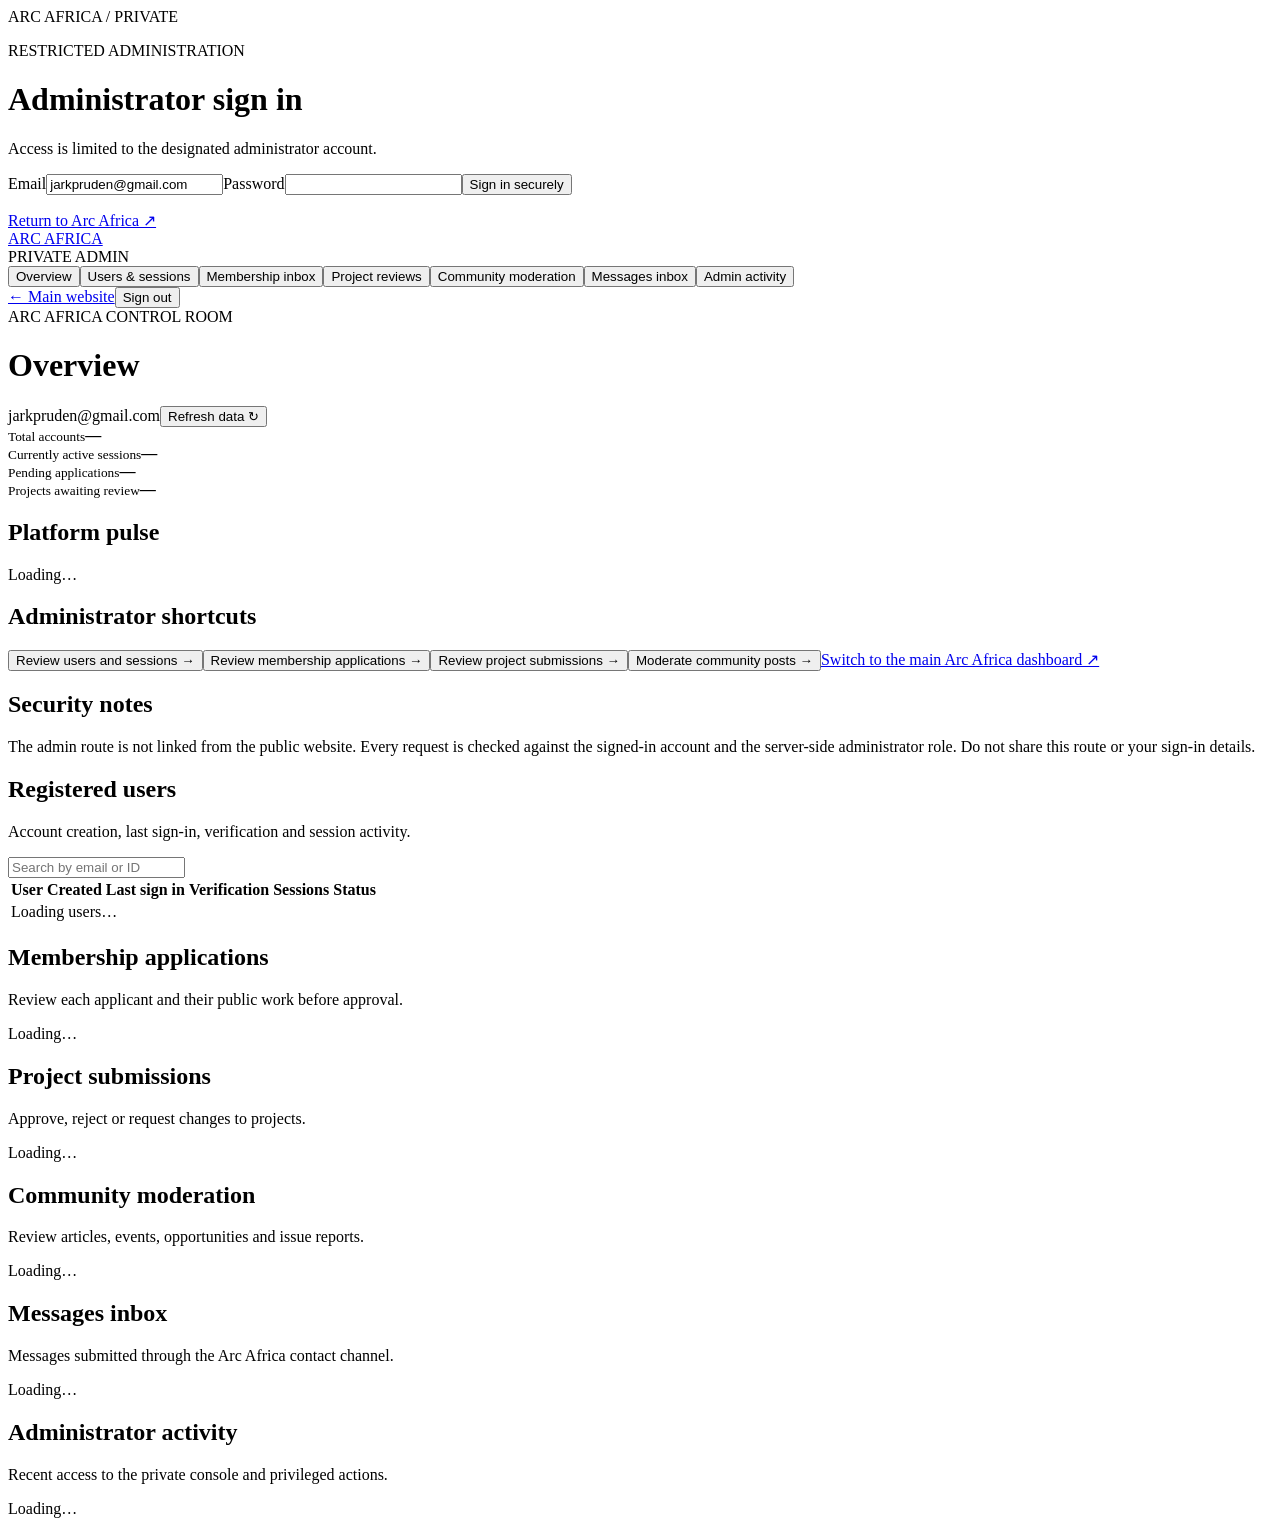
==== admin.html @ e72cd5b7 "Add private Arc Africa administrator dashboard" ====
<!doctype html>
<html lang="en">
<head>
<meta charset="utf-8"><meta name="viewport" content="width=device-width,initial-scale=1">
<meta name="robots" content="noindex,nofollow,noarchive"><meta name="referrer" content="same-origin">
<title>Arc Africa · Private Admin</title>
<link rel="preconnect" href="https://fonts.googleapis.com"><link href="https://fonts.googleapis.com/css2?family=DM+Sans:wght@400;500;600;700&family=Manrope:wght@600;700;800&display=swap" rel="stylesheet">
<link rel="stylesheet" href="admin.css"><script src="config.js"></script><script type="module" src="admin.js"></script>
</head>
<body>
<div id="gate" class="gate"><form id="loginForm" class="login-card"><div class="brand">ARC <span>AFRICA</span> / PRIVATE</div><p class="eyebrow">RESTRICTED ADMINISTRATION</p><h1>Administrator sign in</h1><p>Access is limited to the designated administrator account.</p><label>Email<input name="email" type="email" autocomplete="username" value="jarkpruden@gmail.com" required readonly></label><label>Password<input name="password" type="password" autocomplete="current-password" required></label><button>Sign in securely</button><p id="gateMessage" role="status"></p><a href="/">Return to Arc Africa ↗</a></form></div>
<div id="app" class="shell hidden">
<aside class="sidebar"><a class="brand" href="/">ARC <span>AFRICA</span></a><div class="admin-label"><i></i> PRIVATE ADMIN</div><nav id="nav"><button class="active" data-tab="overview">Overview</button><button data-tab="users">Users & sessions</button><button data-tab="applications">Membership inbox</button><button data-tab="projects">Project reviews</button><button data-tab="community">Community moderation</button><button data-tab="messages">Messages inbox</button><button data-tab="audit">Admin activity</button></nav><div class="side-bottom"><a href="/">← Main website</a><button id="signout">Sign out</button></div></aside>
<main class="main"><header class="top"><div><div class="eyebrow">ARC AFRICA CONTROL ROOM</div><h1 id="pageTitle">Overview</h1></div><div class="top-right"><span id="adminEmail">jarkpruden@gmail.com</span><button id="refresh">Refresh data ↻</button></div></header>
<section id="overview" class="panel active"><div class="stats" id="stats"><article><small>Total accounts</small><strong>—</strong></article><article><small>Currently active sessions</small><strong>—</strong></article><article><small>Pending applications</small><strong>—</strong></article><article><small>Projects awaiting review</small><strong>—</strong></article></div><div class="two"><article class="card"><h2>Platform pulse</h2><div id="pulse">Loading…</div></article><article class="card"><h2>Administrator shortcuts</h2><div class="shortcuts"><button data-go="users">Review users and sessions →</button><button data-go="applications">Review membership applications →</button><button data-go="projects">Review project submissions →</button><button data-go="community">Moderate community posts →</button><a href="/">Switch to the main Arc Africa dashboard ↗</a></div></article></div><article class="card"><h2>Security notes</h2><p>The admin route is not linked from the public website. Every request is checked against the signed-in account and the server-side administrator role. Do not share this route or your sign-in details.</p></article></section>
<section id="users" class="panel"><article class="card"><div class="section-head"><div><h2>Registered users</h2><p>Account creation, last sign-in, verification and session activity.</p></div><input id="userSearch" placeholder="Search by email or ID"></div><div class="table-wrap"><table><thead><tr><th>User</th><th>Created</th><th>Last sign in</th><th>Verification</th><th>Sessions</th><th>Status</th></tr></thead><tbody id="usersRows"><tr><td colspan="6">Loading users…</td></tr></tbody></table></div></article></section>
<section id="applications" class="panel"><article class="card"><h2>Membership applications</h2><p>Review each applicant and their public work before approval.</p><div id="applicationsRows">Loading…</div></article></section>
<section id="projects" class="panel"><article class="card"><h2>Project submissions</h2><p>Approve, reject or request changes to projects.</p><div id="projectsRows">Loading…</div></article></section>
<section id="community" class="panel"><article class="card"><h2>Community moderation</h2><p>Review articles, events, opportunities and issue reports.</p><div id="communityRows">Loading…</div></article></section>
<section id="messages" class="panel"><article class="card"><h2>Messages inbox</h2><p>Messages submitted through the Arc Africa contact channel.</p><div id="messagesRows">Loading…</div></article></section>
<section id="audit" class="panel"><article class="card"><h2>Administrator activity</h2><p>Recent access to the private console and privileged actions.</p><div id="auditRows">Loading…</div></article></section>
</main></div><div id="toast" role="status"></div>
</body></html>
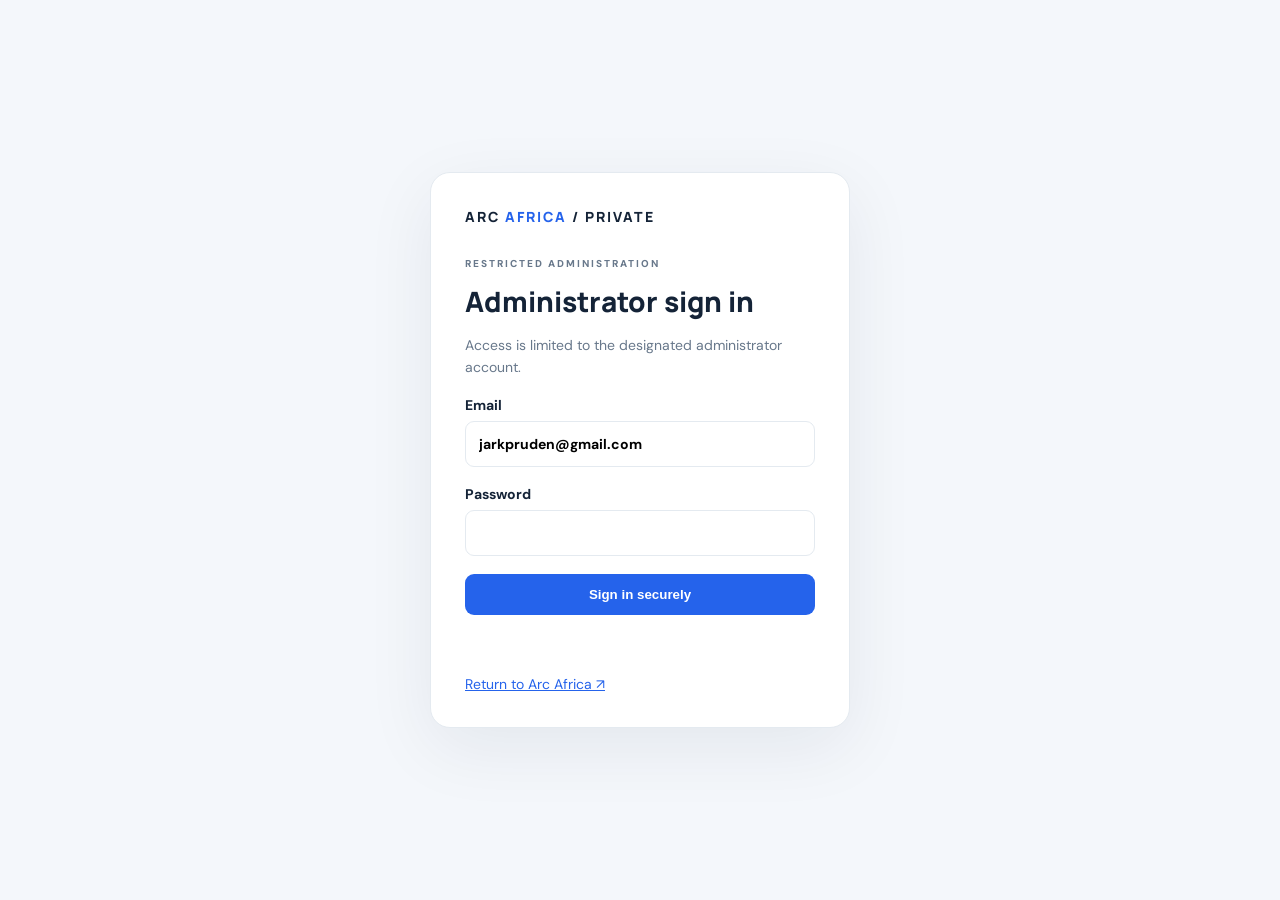
==== commit 85e9d9b3: "Extend private admin console with activity and health views" ====
--- a/admin.html
+++ b/admin.html
@@ -10,14 +10,14 @@
 <body>
 <div id="gate" class="gate"><form id="loginForm" class="login-card"><div class="brand">ARC <span>AFRICA</span> / PRIVATE</div><p class="eyebrow">RESTRICTED ADMINISTRATION</p><h1>Administrator sign in</h1><p>Access is limited to the designated administrator account.</p><label>Email<input name="email" type="email" autocomplete="username" value="jarkpruden@gmail.com" required readonly></label><label>Password<input name="password" type="password" autocomplete="current-password" required></label><button>Sign in securely</button><p id="gateMessage" role="status"></p><a href="/">Return to Arc Africa ↗</a></form></div>
 <div id="app" class="shell hidden">
-<aside class="sidebar"><a class="brand" href="/">ARC <span>AFRICA</span></a><div class="admin-label"><i></i> PRIVATE ADMIN</div><nav id="nav"><button class="active" data-tab="overview">Overview</button><button data-tab="users">Users & sessions</button><button data-tab="applications">Membership inbox</button><button data-tab="projects">Project reviews</button><button data-tab="community">Community moderation</button><button data-tab="messages">Messages inbox</button><button data-tab="audit">Admin activity</button></nav><div class="side-bottom"><a href="/">← Main website</a><button id="signout">Sign out</button></div></aside>
+<aside class="sidebar"><a class="brand" href="/">ARC <span>AFRICA</span></a><div class="admin-label"><i></i> PRIVATE ADMIN</div><nav id="nav"><button class="active" data-tab="overview">Overview</button><button data-tab="users">Users & sessions</button><button data-tab="applications">Membership inbox</button><button data-tab="projects">Project reviews</button><button data-tab="community">Community moderation</button><button data-tab="messages">Messages inbox</button><button data-tab="activity">Member activity</button><button data-tab="audit">Administrator audit</button></nav><div class="side-bottom"><a href="/">← Main website</a><button id="signout">Sign out</button></div></aside>
 <main class="main"><header class="top"><div><div class="eyebrow">ARC AFRICA CONTROL ROOM</div><h1 id="pageTitle">Overview</h1></div><div class="top-right"><span id="adminEmail">jarkpruden@gmail.com</span><button id="refresh">Refresh data ↻</button></div></header>
-<section id="overview" class="panel active"><div class="stats" id="stats"><article><small>Total accounts</small><strong>—</strong></article><article><small>Currently active sessions</small><strong>—</strong></article><article><small>Pending applications</small><strong>—</strong></article><article><small>Projects awaiting review</small><strong>—</strong></article></div><div class="two"><article class="card"><h2>Platform pulse</h2><div id="pulse">Loading…</div></article><article class="card"><h2>Administrator shortcuts</h2><div class="shortcuts"><button data-go="users">Review users and sessions →</button><button data-go="applications">Review membership applications →</button><button data-go="projects">Review project submissions →</button><button data-go="community">Moderate community posts →</button><a href="/">Switch to the main Arc Africa dashboard ↗</a></div></article></div><article class="card"><h2>Security notes</h2><p>The admin route is not linked from the public website. Every request is checked against the signed-in account and the server-side administrator role. Do not share this route or your sign-in details.</p></article></section>
+<section id="overview" class="panel active"><div class="stats" id="stats"><article><small>Total accounts</small><strong>—</strong></article><article><small>Currently active sessions</small><strong>—</strong></article><article><small>Pending applications</small><strong>—</strong></article><article><small>Projects awaiting review</small><strong>—</strong></article></div><div class="two"><article class="card"><h2>Platform pulse</h2><div id="pulse">Loading…</div></article><article class="card"><h2>Administrator shortcuts</h2><div class="shortcuts"><button data-go="users">Review users and sessions →</button><button data-go="applications">Review membership applications →</button><button data-go="projects">Review project submissions →</button><button data-go="community">Moderate community posts →</button><a href="/">Switch to the main Arc Africa dashboard ↗</a></div></article></div><article class="card"><h2>Platform health</h2><div id="healthRows">Checking core data services…</div></article><article class="card"><h2>Security notes</h2><p>The admin route is not linked from the public website. Every request is checked against the signed-in account and the server-side administrator role. Activity records contain action metadata only—not message bodies, passwords, IP addresses or browsing history.</p></article></section>
 <section id="users" class="panel"><article class="card"><div class="section-head"><div><h2>Registered users</h2><p>Account creation, last sign-in, verification and session activity.</p></div><input id="userSearch" placeholder="Search by email or ID"></div><div class="table-wrap"><table><thead><tr><th>User</th><th>Created</th><th>Last sign in</th><th>Verification</th><th>Sessions</th><th>Status</th></tr></thead><tbody id="usersRows"><tr><td colspan="6">Loading users…</td></tr></tbody></table></div></article></section>
 <section id="applications" class="panel"><article class="card"><h2>Membership applications</h2><p>Review each applicant and their public work before approval.</p><div id="applicationsRows">Loading…</div></article></section>
 <section id="projects" class="panel"><article class="card"><h2>Project submissions</h2><p>Approve, reject or request changes to projects.</p><div id="projectsRows">Loading…</div></article></section>
 <section id="community" class="panel"><article class="card"><h2>Community moderation</h2><p>Review articles, events, opportunities and issue reports.</p><div id="communityRows">Loading…</div></article></section>
 <section id="messages" class="panel"><article class="card"><h2>Messages inbox</h2><p>Messages submitted through the Arc Africa contact channel.</p><div id="messagesRows">Loading…</div></article></section>
-<section id="audit" class="panel"><article class="card"><h2>Administrator activity</h2><p>Recent access to the private console and privileged actions.</p><div id="auditRows">Loading…</div></article></section>
+<section id="activity" class="panel"><article class="card"><div class="section-head"><div><h2>Member activity feed</h2><p>Recent account, project, community and contribution actions. New audit events stream into this view when Realtime is available.</p></div><div class="activity-filters"><select id="activityType"><option value="">All activity</option><option value="profiles">Profiles</option><option value="projects">Projects</option><option value="project_updates">Project updates</option><option value="project_comments">Project comments</option><option value="project_ratings">Project ratings</option><option value="project_favorites">Saved projects</option><option value="community_posts">Community posts</option><option value="community_comments">Community comments</option><option value="member_applications">Membership applications</option><option value="membership_applications">Membership requests</option></select><input id="activitySearch" placeholder="Search member, action or record"></div></div><div id="activityRows">Loading activity…</div></article></section><section id="audit" class="panel"><article class="card"><h2>Administrator audit</h2><p>Administrator access and privileged console actions.</p><div id="auditRows">Loading…</div></article></section>
 </main></div><div id="toast" role="status"></div>
 </body></html>
--- a/admin.css
+++ b/admin.css
@@ -0,0 +1 @@
+:root{color-scheme:light;--ink:#142337;--muted:#68788b;--line:#e4eaf0;--blue:#2563eb;--bg:#f4f7fb}*{box-sizing:border-box}body{margin:0;background:var(--bg);color:var(--ink);font:14px 'DM Sans',sans-serif}.hidden{display:none!important}.gate{min-height:100vh;display:grid;place-items:center;padding:24px}.login-card{background:white;border:1px solid var(--line);border-radius:20px;padding:34px;width:min(100%,420px);box-shadow:0 20px 70px #14233712}.brand{font:800 14px Manrope;letter-spacing:2px;color:var(--ink);text-decoration:none}.brand span{color:var(--blue)}.eyebrow{font-size:10px;letter-spacing:2px;font-weight:800;color:var(--blue);margin-top:30px}.login-card h1{font:800 28px Manrope;margin:10px 0}.login-card p{color:var(--muted);line-height:1.6}.login-card label{display:block;font-weight:700;margin:18px 0}.login-card input,.section-head input{width:100%;padding:13px;border:1px solid var(--line);border-radius:9px;margin-top:7px;font:inherit}.login-card button,.top button{border:0;border-radius:9px;background:var(--blue);color:white;padding:13px 16px;font-weight:700;cursor:pointer}.login-card button{width:100%}.login-card a{display:inline-block;margin-top:18px;color:var(--blue)}#gateMessage{min-height:18px;color:#b42318;font-size:12px}.shell{min-height:100vh}.sidebar{width:250px;background:#101d2d;color:white;position:fixed;inset:0 auto 0 0;padding:28px 18px;display:flex;flex-direction:column}.sidebar .brand{color:white;font-size:16px}.admin-label{font-size:10px;letter-spacing:1.5px;color:#a8b7c9;margin:35px 10px 12px}.admin-label i{display:inline-block;width:7px;height:7px;border-radius:50%;background:#4ade80;margin-right:8px}.sidebar nav{display:grid;gap:6px}.sidebar nav button,.side-bottom button{border:0;background:transparent;color:#b8c5d5;text-align:left;padding:12px;border-radius:8px;font:600 13px 'DM Sans';cursor:pointer}.sidebar nav button.active,.sidebar nav button:hover{background:#20344d;color:white}.side-bottom{margin-top:auto;display:grid;gap:10px}.side-bottom a{color:#c5d2e2;text-decoration:none;padding:12px}.main{margin-left:250px;padding:32px;max-width:1600px}.top{display:flex;align-items:center;justify-content:space-between;margin-bottom:28px}.top .eyebrow{margin:0}.top h1{font:800 30px Manrope;margin:6px 0}.top-right{display:flex;align-items:center;gap:16px;color:var(--muted);font-size:12px}.stats{display:grid;grid-template-columns:repeat(4,1fr);gap:16px;margin-bottom:18px}.stats article,.card{background:white;border:1px solid var(--line);border-radius:14px;padding:22px}.stats small{color:var(--muted)}.stats strong{display:block;font:800 30px Manrope;margin-top:12px}.two{display:grid;grid-template-columns:1fr 1fr;gap:18px}.card{margin-bottom:18px}.card h2{font:700 18px Manrope;margin:0 0 8px}.card p{color:var(--muted);line-height:1.6}.shortcuts{display:grid;gap:8px}.shortcuts button,.shortcuts a{background:#f3f6fb;border:0;border-radius:8px;padding:12px;text-align:left;color:var(--ink);font:600 13px 'DM Sans';text-decoration:none;cursor:pointer}.panel{display:none}.panel.active{display:block}.section-head{display:flex;align-items:center;justify-content:space-between;gap:18px}.section-head input{max-width:300px;margin:0}.table-wrap{overflow:auto}table{border-collapse:collapse;width:100%;min-width:760px;margin-top:16px}th,td{text-align:left;padding:13px 10px;border-bottom:1px solid var(--line);font-size:12px}th{color:var(--muted);font-weight:700}td{max-width:300px}.status{display:inline-block;padding:5px 8px;border-radius:20px;background:#eef2f7;font-size:11px}.status.online{background:#dcfce7;color:#166534}.row{border-bottom:1px solid var(--line);padding:17px 0;display:flex;justify-content:space-between;gap:18px}.row h3{margin:0 0 6px;font:700 15px Manrope}.row p{margin:4px 0;font-size:12px}.actions{display:flex;flex-wrap:wrap;gap:6px;align-content:center}.actions button{border:0;background:#eaf1ff;color:#1745a3;border-radius:7px;padding:8px 10px;cursor:pointer;font-weight:700}.actions button.reject{background:#fff0f0;color:#a32121}#toast{position:fixed;bottom:24px;right:24px;background:#101d2d;color:white;padding:12px 18px;border-radius:9px;opacity:0;transition:.2s;pointer-events:none}#toast.show{opacity:1}@media(max-width:900px){.sidebar{position:static;width:auto;min-height:auto}.sidebar nav{grid-template-columns:repeat(2,1fr)}.side-bottom{display:flex}.main{margin:0;padding:18px}.stats{grid-template-columns:repeat(2,1fr)}.two{grid-template-columns:1fr}.top{align-items:flex-start;gap:14px;flex-direction:column}.top-right{flex-wrap:wrap}}
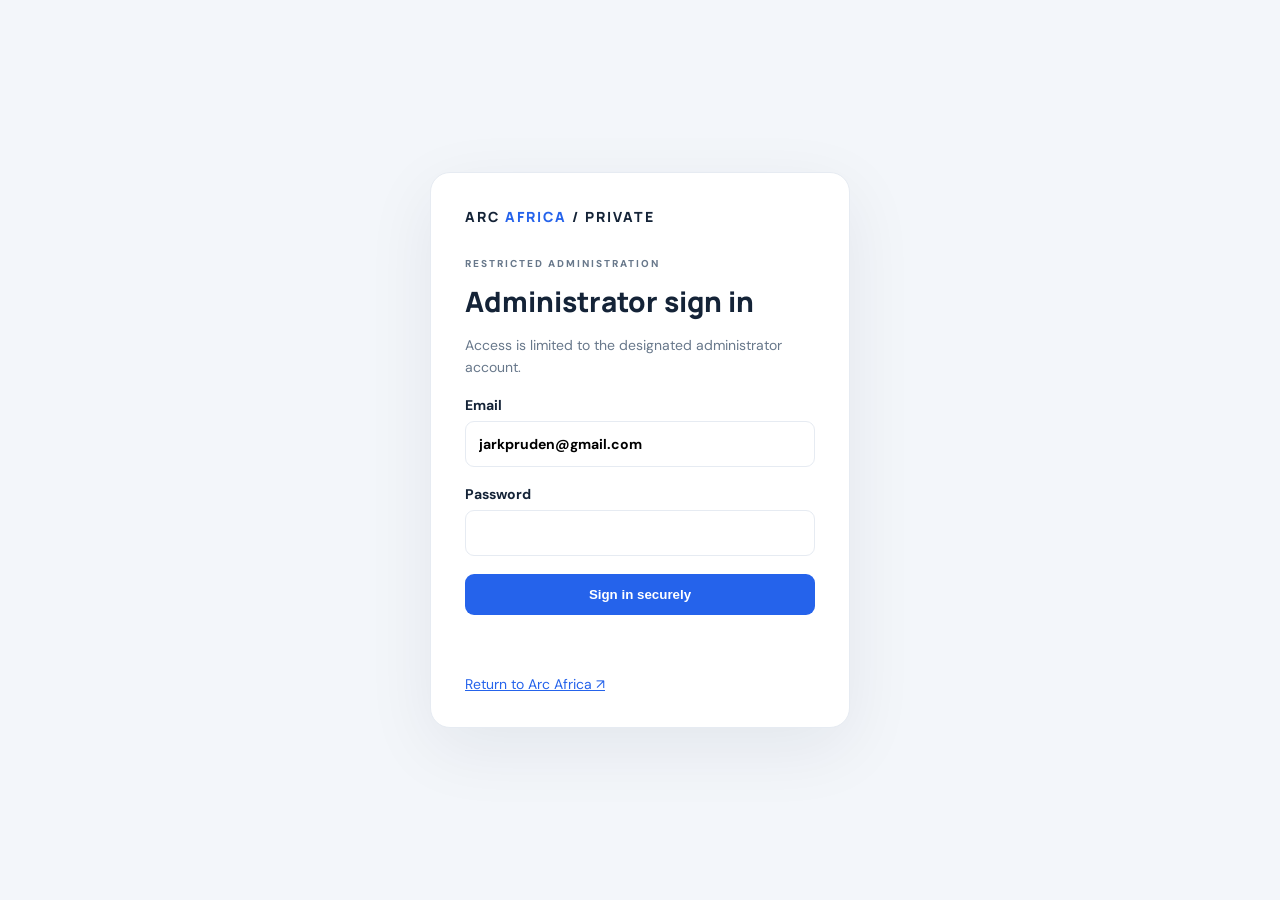
==== commit 855844ad: "Harden admin console admin.html" ====
--- a/admin.html
+++ b/admin.html
@@ -11,13 +11,13 @@
 <div id="gate" class="gate"><form id="loginForm" class="login-card"><div class="brand">ARC <span>AFRICA</span> / PRIVATE</div><p class="eyebrow">RESTRICTED ADMINISTRATION</p><h1>Administrator sign in</h1><p>Access is limited to the designated administrator account.</p><label>Email<input name="email" type="email" autocomplete="username" value="jarkpruden@gmail.com" required readonly></label><label>Password<input name="password" type="password" autocomplete="current-password" required></label><button>Sign in securely</button><p id="gateMessage" role="status"></p><a href="/">Return to Arc Africa ↗</a></form></div>
 <div id="app" class="shell hidden">
 <aside class="sidebar"><a class="brand" href="/">ARC <span>AFRICA</span></a><div class="admin-label"><i></i> PRIVATE ADMIN</div><nav id="nav"><button class="active" data-tab="overview">Overview</button><button data-tab="users">Users & sessions</button><button data-tab="applications">Membership inbox</button><button data-tab="projects">Project reviews</button><button data-tab="community">Community moderation</button><button data-tab="messages">Messages inbox</button><button data-tab="activity">Member activity</button><button data-tab="audit">Administrator audit</button></nav><div class="side-bottom"><a href="/">← Main website</a><button id="signout">Sign out</button></div></aside>
-<main class="main"><header class="top"><div><div class="eyebrow">ARC AFRICA CONTROL ROOM</div><h1 id="pageTitle">Overview</h1></div><div class="top-right"><span id="adminEmail">jarkpruden@gmail.com</span><button id="refresh">Refresh data ↻</button></div></header>
-<section id="overview" class="panel active"><div class="stats" id="stats"><article><small>Total accounts</small><strong>—</strong></article><article><small>Currently active sessions</small><strong>—</strong></article><article><small>Pending applications</small><strong>—</strong></article><article><small>Projects awaiting review</small><strong>—</strong></article></div><div class="two"><article class="card"><h2>Platform pulse</h2><div id="pulse">Loading…</div></article><article class="card"><h2>Administrator shortcuts</h2><div class="shortcuts"><button data-go="users">Review users and sessions →</button><button data-go="applications">Review membership applications →</button><button data-go="projects">Review project submissions →</button><button data-go="community">Moderate community posts →</button><a href="/">Switch to the main Arc Africa dashboard ↗</a></div></article></div><article class="card"><h2>Platform health</h2><div id="healthRows">Checking core data services…</div></article><article class="card"><h2>Security notes</h2><p>The admin route is not linked from the public website. Every request is checked against the signed-in account and the server-side administrator role. Activity records contain action metadata only—not message bodies, passwords, IP addresses or browsing history.</p></article></section>
-<section id="users" class="panel"><article class="card"><div class="section-head"><div><h2>Registered users</h2><p>Account creation, last sign-in, verification and session activity.</p></div><input id="userSearch" placeholder="Search by email or ID"></div><div class="table-wrap"><table><thead><tr><th>User</th><th>Created</th><th>Last sign in</th><th>Verification</th><th>Sessions</th><th>Status</th></tr></thead><tbody id="usersRows"><tr><td colspan="6">Loading users…</td></tr></tbody></table></div></article></section>
-<section id="applications" class="panel"><article class="card"><h2>Membership applications</h2><p>Review each applicant and their public work before approval.</p><div id="applicationsRows">Loading…</div></article></section>
-<section id="projects" class="panel"><article class="card"><h2>Project submissions</h2><p>Approve, reject or request changes to projects.</p><div id="projectsRows">Loading…</div></article></section>
-<section id="community" class="panel"><article class="card"><h2>Community moderation</h2><p>Review articles, events, opportunities and issue reports.</p><div id="communityRows">Loading…</div></article></section>
-<section id="messages" class="panel"><article class="card"><h2>Messages inbox</h2><p>Messages submitted through the Arc Africa contact channel.</p><div id="messagesRows">Loading…</div></article></section>
-<section id="activity" class="panel"><article class="card"><div class="section-head"><div><h2>Member activity feed</h2><p>Recent account, project, community and contribution actions. New audit events stream into this view when Realtime is available.</p></div><div class="activity-filters"><select id="activityType"><option value="">All activity</option><option value="profiles">Profiles</option><option value="projects">Projects</option><option value="project_updates">Project updates</option><option value="project_comments">Project comments</option><option value="project_ratings">Project ratings</option><option value="project_favorites">Saved projects</option><option value="community_posts">Community posts</option><option value="community_comments">Community comments</option><option value="member_applications">Membership applications</option><option value="membership_applications">Membership requests</option></select><input id="activitySearch" placeholder="Search member, action or record"></div></div><div id="activityRows">Loading activity…</div></article></section><section id="audit" class="panel"><article class="card"><h2>Administrator audit</h2><p>Administrator access and privileged console actions.</p><div id="auditRows">Loading…</div></article></section>
-</main></div><div id="toast" role="status"></div>
+<main class="main"><header class="top"><div><div class="eyebrow">ARC AFRICA CONTROL ROOM</div><h1 id="pageTitle">Overview</h1></div><div class="top-right"><span class="live-pill"><i></i> Live workspace</span><span id="adminEmail">jarkpruden@gmail.com</span><span id="lastUpdated" class="muted">Not refreshed yet</span><button id="refresh">Refresh data ↻</button></div></header>
+<section id="overview" class="panel active"><div class="stats" id="stats"><article><small>Total accounts</small><strong>—</strong></article><article><small>Currently active sessions</small><strong>—</strong></article><article><small>Pending applications</small><strong>—</strong></article><article><small>Projects awaiting review</small><strong>—</strong></article></div><div class="two"><article class="card"><div class="section-head"><div><h2>Platform pulse</h2><p>Membership growth and recorded activity over the last seven days.</p></div><span class="status">7 days</span></div><div id="growthBars" class="growth-bars">Loading trend…</div><div class="growth-legend"><span><i class="legend-members"></i> New members</span><span><i class="legend-events"></i> Recorded activity</span></div><div id="pulse" class="pulse-note">Loading platform data…</div></article><article class="card"><h2>Administrator shortcuts</h2><div class="shortcuts"><button data-go="users">Explore member accounts →</button><button data-go="applications">Review membership applications →</button><button data-go="projects">Review project submissions →</button><button data-go="community">Moderate community posts →</button><button data-go="messages">Open contact inbox →</button><a href="/">Open the public Arc Africa website ↗</a></div></article></div><article class="card"><div class="section-head"><div><h2>Work queues</h2><p>Items that may need administrator attention.</p></div><span id="queueUpdated" class="muted">Awaiting refresh</span></div><div id="queueSummary" class="queue-grid">Loading queues…</div></article><article class="card"><h2>Platform health</h2><div id="healthRows">Checking core data services…</div></article><article class="card"><h2>Security & configuration notes</h2><p>The admin route is not linked from the public website. Every request is checked against the signed-in account and the server-side administrator role. Member activity logs contain action metadata only; contact messages sent directly to Arc Africa remain visible in the inbox.</p><div class="security-warning"><b>Action recommended · Supabase Auth</b><span>Leaked-password protection is currently disabled. Enable it in Supabase Auth settings to block compromised passwords.</span><a href="https://supabase.com/docs/guides/auth/password-security#password-strength-and-leaked-password-protection" target="_blank" rel="noopener">Read Supabase guidance ↗</a></div></article></section>
+<section id="users" class="panel"><article class="card"><div class="section-head"><div><h2>Member directory</h2><p>Search accounts, inspect public profile details, verification and session activity. Account roles are displayed for reference and are not editable here.</p></div><div class="toolbar"><input id="userSearch" placeholder="Search name, email or account ID"><select id="userStatusFilter"><option value="all">All accounts</option><option value="verified">Verified email</option><option value="unverified">Unverified email</option><option value="sessions">Has active sessions</option><option value="no-sessions">No active sessions</option><option value="restricted">Restricted accounts</option></select><select id="userRoleFilter"><option value="all">All roles</option><option value="member">Members</option><option value="moderator">Moderators</option><option value="admin">Administrators</option></select><select id="membershipFilter"><option value="all">All membership states</option><option value="not_applied">Not applied</option><option value="pending">Membership pending</option><option value="approved">Membership approved</option><option value="rejected">Membership rejected</option><option value="changes_requested">Changes requested</option></select><button class="btn-quiet" id="exportUsers">Export CSV ↓</button></div></div><div class="table-meta"><span id="userCount">Loading accounts…</span><span>Account security and session metadata only</span></div><div class="table-wrap"><table><thead><tr><th>Member</th><th>Role</th><th>Membership</th><th>Joined</th><th>Last sign in</th><th>Email</th><th>Sessions</th><th>Account</th><th></th></tr></thead><tbody id="usersRows"><tr><td colspan="9">Loading users…</td></tr></tbody></table></div><div id="userPager" class="pager"></div></article></section>
+<section id="applications" class="panel"><article class="card"><div class="section-head"><div><h2>Membership applications</h2><p>Review applicant background and public work before making a decision.</p></div><div class="toolbar"><input id="applicationSearch" placeholder="Search applicant, email or county"><select id="applicationFilter"><option value="open">Needs review</option><option value="all">All statuses</option><option value="pending">Pending</option><option value="changes_requested">Changes requested</option></select></div></div><div id="applicationsRows" class="queue-list">Loading…</div></article></section>
+<section id="projects" class="panel"><article class="card"><div class="section-head"><div><h2>Project submissions</h2><p>Assess project readiness, supporting links and public value.</p></div><div class="toolbar"><input id="projectSearch" placeholder="Search project, category or country"><select id="projectFilter"><option value="open">Needs review</option><option value="all">All statuses</option><option value="pending">Pending</option><option value="changes_requested">Changes requested</option></select></div></div><div id="projectsRows" class="queue-list">Loading…</div></article></section>
+<section id="community" class="panel"><article class="card"><div class="section-head"><div><h2>Community moderation</h2><p>Review articles, events, opportunities and community submissions.</p></div><div class="toolbar"><input id="communitySearch" placeholder="Search title, type or location"><select id="communityFilter"><option value="open">Needs review</option><option value="all">All statuses</option><option value="pending">Pending</option><option value="changes_requested">Changes requested</option></select></div></div><div id="communityRows" class="queue-list">Loading…</div></article></section>
+<section id="messages" class="panel"><article class="card"><div class="section-head"><div><h2>Contact inbox</h2><p>Messages submitted through the Arc Africa contact channel. The inbox loads the latest 300 messages.</p></div><div class="toolbar"><input id="messageSearch" placeholder="Search sender, subject or message"><select id="messageFilter"><option value="active">Unread & read</option><option value="all">All messages</option><option value="unread">Unread</option><option value="read">Read</option><option value="replied">Replied</option><option value="archived">Archived</option></select><button class="btn-quiet" id="exportMessages">Export CSV ↓</button></div></div><div id="messagesRows" class="queue-list">Loading…</div></article></section>
+<section id="activity" class="panel"><article class="card"><div class="section-head"><div><h2>Member activity feed</h2><p>Recent account, project, community and contribution actions. The view and its export cover the latest 250 records; new audit events stream in when Realtime is available.</p></div><div class="activity-filters"><button class="btn-quiet" id="exportActivity">Export CSV ↓</button><select id="activityType"><option value="">All activity</option><option value="auth_sessions">Sign-ins & sessions</option><option value="profiles">Profiles</option><option value="projects">Projects</option><option value="project_updates">Project updates</option><option value="project_comments">Project comments</option><option value="project_ratings">Project ratings</option><option value="project_favorites">Saved projects</option><option value="community_posts">Community posts</option><option value="community_comments">Community comments</option><option value="member_applications">Membership applications</option><option value="membership_applications">Membership requests</option></select><input id="activitySearch" placeholder="Search member, action or record"></div></div><div id="activityRows">Loading activity…</div></article></section><section id="audit" class="panel"><article class="card"><div class="section-head"><div><h2>Administrator audit</h2><p>Privileged console access and administrator actions, separate from member activity. The view and export cover the latest 100 administrator records.</p></div><button class="btn-quiet" id="exportAudit">Export CSV ↓</button></div><div id="auditRows" class="queue-list">Loading…</div></article><article class="card"><h2>Privacy boundaries</h2><p>Member activity records omit message content, credentials, IP addresses and user-agent fingerprints. Contact messages sent directly to Arc Africa are available in the Contact inbox. Detailed activity metadata is retained for up to 180 days.</p><div class="policy-links"><a href="/privacy.html" target="_blank" rel="noopener">Read Privacy Policy ↗</a><a href="/terms.html" target="_blank" rel="noopener">Read Terms of Use ↗</a></div></article></section>
+</main></div><div id="userModal" class="modal-backdrop hidden" role="dialog" aria-modal="true" aria-labelledby="userModalTitle"><section class="detail-modal"><button id="closeUserModal" class="modal-close" aria-label="Close">×</button><div class="eyebrow">MEMBER RECORD</div><h2 id="userModalTitle">Member details</h2><div id="userModalBody">Loading…</div></section></div><div id="toast" role="status" aria-live="polite"></div>
 </body></html>
--- a/admin.css
+++ b/admin.css
@@ -1 +1,45 @@
-:root{color-scheme:light;--ink:#142337;--muted:#68788b;--line:#e4eaf0;--blue:#2563eb;--bg:#f4f7fb}*{box-sizing:border-box}body{margin:0;background:var(--bg);color:var(--ink);font:14px 'DM Sans',sans-serif}.hidden{display:none!important}.gate{min-height:100vh;display:grid;place-items:center;padding:24px}.login-card{background:white;border:1px solid var(--line);border-radius:20px;padding:34px;width:min(100%,420px);box-shadow:0 20px 70px #14233712}.brand{font:800 14px Manrope;letter-spacing:2px;color:var(--ink);text-decoration:none}.brand span{color:var(--blue)}.eyebrow{font-size:10px;letter-spacing:2px;font-weight:800;color:var(--blue);margin-top:30px}.login-card h1{font:800 28px Manrope;margin:10px 0}.login-card p{color:var(--muted);line-height:1.6}.login-card label{display:block;font-weight:700;margin:18px 0}.login-card input,.section-head input{width:100%;padding:13px;border:1px solid var(--line);border-radius:9px;margin-top:7px;font:inherit}.login-card button,.top button{border:0;border-radius:9px;background:var(--blue);color:white;padding:13px 16px;font-weight:700;cursor:pointer}.login-card button{width:100%}.login-card a{display:inline-block;margin-top:18px;color:var(--blue)}#gateMessage{min-height:18px;color:#b42318;font-size:12px}.shell{min-height:100vh}.sidebar{width:250px;background:#101d2d;color:white;position:fixed;inset:0 auto 0 0;padding:28px 18px;display:flex;flex-direction:column}.sidebar .brand{color:white;font-size:16px}.admin-label{font-size:10px;letter-spacing:1.5px;color:#a8b7c9;margin:35px 10px 12px}.admin-label i{display:inline-block;width:7px;height:7px;border-radius:50%;background:#4ade80;margin-right:8px}.sidebar nav{display:grid;gap:6px}.sidebar nav button,.side-bottom button{border:0;background:transparent;color:#b8c5d5;text-align:left;padding:12px;border-radius:8px;font:600 13px 'DM Sans';cursor:pointer}.sidebar nav button.active,.sidebar nav button:hover{background:#20344d;color:white}.side-bottom{margin-top:auto;display:grid;gap:10px}.side-bottom a{color:#c5d2e2;text-decoration:none;padding:12px}.main{margin-left:250px;padding:32px;max-width:1600px}.top{display:flex;align-items:center;justify-content:space-between;margin-bottom:28px}.top .eyebrow{margin:0}.top h1{font:800 30px Manrope;margin:6px 0}.top-right{display:flex;align-items:center;gap:16px;color:var(--muted);font-size:12px}.stats{display:grid;grid-template-columns:repeat(4,1fr);gap:16px;margin-bottom:18px}.stats article,.card{background:white;border:1px solid var(--line);border-radius:14px;padding:22px}.stats small{color:var(--muted)}.stats strong{display:block;font:800 30px Manrope;margin-top:12px}.two{display:grid;grid-template-columns:1fr 1fr;gap:18px}.card{margin-bottom:18px}.card h2{font:700 18px Manrope;margin:0 0 8px}.card p{color:var(--muted);line-height:1.6}.shortcuts{display:grid;gap:8px}.shortcuts button,.shortcuts a{background:#f3f6fb;border:0;border-radius:8px;padding:12px;text-align:left;color:var(--ink);font:600 13px 'DM Sans';text-decoration:none;cursor:pointer}.panel{display:none}.panel.active{display:block}.section-head{display:flex;align-items:center;justify-content:space-between;gap:18px}.section-head input{max-width:300px;margin:0}.table-wrap{overflow:auto}table{border-collapse:collapse;width:100%;min-width:760px;margin-top:16px}th,td{text-align:left;padding:13px 10px;border-bottom:1px solid var(--line);font-size:12px}th{color:var(--muted);font-weight:700}td{max-width:300px}.status{display:inline-block;padding:5px 8px;border-radius:20px;background:#eef2f7;font-size:11px}.status.online{background:#dcfce7;color:#166534}.row{border-bottom:1px solid var(--line);padding:17px 0;display:flex;justify-content:space-between;gap:18px}.row h3{margin:0 0 6px;font:700 15px Manrope}.row p{margin:4px 0;font-size:12px}.actions{display:flex;flex-wrap:wrap;gap:6px;align-content:center}.actions button{border:0;background:#eaf1ff;color:#1745a3;border-radius:7px;padding:8px 10px;cursor:pointer;font-weight:700}.actions button.reject{background:#fff0f0;color:#a32121}#toast{position:fixed;bottom:24px;right:24px;background:#101d2d;color:white;padding:12px 18px;border-radius:9px;opacity:0;transition:.2s;pointer-events:none}#toast.show{opacity:1}@media(max-width:900px){.sidebar{position:static;width:auto;min-height:auto}.sidebar nav{grid-template-columns:repeat(2,1fr)}.side-bottom{display:flex}.main{margin:0;padding:18px}.stats{grid-template-columns:repeat(2,1fr)}.two{grid-template-columns:1fr}.top{align-items:flex-start;gap:14px;flex-direction:column}.top-right{flex-wrap:wrap}}+:root{color-scheme:light;--ink:#142337;--muted:#68788b;--line:#e4eaf0;--blue:#2563eb;--bg:#f4f7fb}*{box-sizing:border-box}body{margin:0;background:var(--bg);color:var(--ink);font:14px 'DM Sans',sans-serif}.hidden{display:none!important}.gate{min-height:100vh;display:grid;place-items:center;padding:24px}.login-card{background:white;border:1px solid var(--line);border-radius:20px;padding:34px;width:min(100%,420px);box-shadow:0 20px 70px #14233712}.brand{font:800 14px Manrope;letter-spacing:2px;color:var(--ink);text-decoration:none}.brand span{color:var(--blue)}.eyebrow{font-size:10px;letter-spacing:2px;font-weight:800;color:var(--blue);margin-top:30px}.login-card h1{font:800 28px Manrope;margin:10px 0}.login-card p{color:var(--muted);line-height:1.6}.login-card label{display:block;font-weight:700;margin:18px 0}.login-card input,.section-head input{width:100%;padding:13px;border:1px solid var(--line);border-radius:9px;margin-top:7px;font:inherit}.login-card button,.top button{border:0;border-radius:9px;background:var(--blue);color:white;padding:13px 16px;font-weight:700;cursor:pointer}.login-card button{width:100%}.login-card a{display:inline-block;margin-top:18px;color:var(--blue)}#gateMessage{min-height:18px;color:#b42318;font-size:12px}.shell{min-height:100vh}.sidebar{width:250px;background:#101d2d;color:white;position:fixed;inset:0 auto 0 0;padding:28px 18px;display:flex;flex-direction:column}.sidebar .brand{color:white;font-size:16px}.admin-label{font-size:10px;letter-spacing:1.5px;color:#a8b7c9;margin:35px 10px 12px}.admin-label i{display:inline-block;width:7px;height:7px;border-radius:50%;background:#4ade80;margin-right:8px}.sidebar nav{display:grid;gap:6px}.sidebar nav button,.side-bottom button{border:0;background:transparent;color:#b8c5d5;text-align:left;padding:12px;border-radius:8px;font:600 13px 'DM Sans';cursor:pointer}.sidebar nav button.active,.sidebar nav button:hover{background:#20344d;color:white}.side-bottom{margin-top:auto;display:grid;gap:10px}.side-bottom a{color:#c5d2e2;text-decoration:none;padding:12px}.main{margin-left:250px;padding:32px;max-width:1600px}.top{display:flex;align-items:center;justify-content:space-between;margin-bottom:28px}.top .eyebrow{margin:0}.top h1{font:800 30px Manrope;margin:6px 0}.top-right{display:flex;align-items:center;gap:16px;color:var(--muted);font-size:12px}.stats{display:grid;grid-template-columns:repeat(4,1fr);gap:16px;margin-bottom:18px}.stats article,.card{background:white;border:1px solid var(--line);border-radius:14px;padding:22px}.stats small{color:var(--muted)}.stats strong{display:block;font:800 30px Manrope;margin-top:12px}.two{display:grid;grid-template-columns:1fr 1fr;gap:18px}.card{margin-bottom:18px}.card h2{font:700 18px Manrope;margin:0 0 8px}.card p{color:var(--muted);line-height:1.6}.shortcuts{display:grid;gap:8px}.shortcuts button,.shortcuts a{background:#f3f6fb;border:0;border-radius:8px;padding:12px;text-align:left;color:var(--ink);font:600 13px 'DM Sans';text-decoration:none;cursor:pointer}.panel{display:none}.panel.active{display:block}.section-head{display:flex;align-items:center;justify-content:space-between;gap:18px}.section-head input{max-width:300px;margin:0}.table-wrap{overflow:auto}table{border-collapse:collapse;width:100%;min-width:760px;margin-top:16px}th,td{text-align:left;padding:13px 10px;border-bottom:1px solid var(--line);font-size:12px}th{color:var(--muted);font-weight:700}td{max-width:300px}.status{display:inline-block;padding:5px 8px;border-radius:20px;background:#eef2f7;font-size:11px}.status.online{background:#dcfce7;color:#166534}.row{border-bottom:1px solid var(--line);padding:17px 0;display:flex;justify-content:space-between;gap:18px}.row h3{margin:0 0 6px;font:700 15px Manrope}.row p{margin:4px 0;font-size:12px}.actions{display:flex;flex-wrap:wrap;gap:6px;align-content:center}.actions button{border:0;background:#eaf1ff;color:#1745a3;border-radius:7px;padding:8px 10px;cursor:pointer;font-weight:700}.actions button.reject{background:#fff0f0;color:#a32121}#toast{position:fixed;bottom:24px;right:24px;background:#101d2d;color:white;padding:12px 18px;border-radius:9px;opacity:0;transition:.2s;pointer-events:none}#toast.show{opacity:1}@media(max-width:900px){.sidebar{position:static;width:auto;min-height:auto}.sidebar nav{grid-template-columns:repeat(2,1fr)}.side-bottom{display:flex}.main{margin:0;padding:18px}.stats{grid-template-columns:repeat(2,1fr)}.two{grid-template-columns:1fr}.top{align-items:flex-start;gap:14px;flex-direction:column}.top-right{flex-wrap:wrap}}
+.health-row{display:flex;justify-content:space-between;align-items:center;padding:12px 0;border-bottom:1px solid var(--line)}.health-good{color:#15803d}.health-bad{color:#b42318}.muted{color:var(--muted);font-size:12px}.activity-filters{display:flex;gap:10px;align-items:center}.activity-filters input,.activity-filters select{padding:11px;border:1px solid var(--line);border-radius:9px;font:inherit;background:white}.activity-filters input{min-width:220px}.activity-filters select{min-width:170px}@media(max-width:900px){.activity-filters{width:100%;flex-direction:column;align-items:stretch}.activity-filters input,.activity-filters select{width:100%;min-width:0}}
+
+/* Control-room refinement */
+:root{--navy:#0d1b2b;--blue:#2563eb;--cyan:#0f9fb3;--surface:#fff;--soft:#f7f9fc;--line:#e6ebf2;--muted:#68788b;--ink:#142337}
+body{background:#f3f6fa;color:var(--ink)}
+.sidebar{background:linear-gradient(180deg,#101e30 0%,#0b1726 100%);box-shadow:8px 0 28px #0d1b2b0b}
+.sidebar nav button{transition:background .16s ease,color .16s ease,transform .16s ease}
+.sidebar nav button:hover{transform:translateX(2px)}
+.main{max-width:1700px;padding:34px 38px}
+.top{padding-bottom:20px;border-bottom:1px solid #e4eaf1}
+.top h1{font-size:32px;letter-spacing:-.7px}
+.top-right{gap:12px;flex-wrap:wrap}
+.live-pill{display:inline-flex;align-items:center;gap:7px;background:#e9f8ef;color:#167343;padding:7px 10px;border-radius:30px;font-size:11px;font-weight:700}
+.live-pill i{width:7px;height:7px;background:#20a464;border-radius:50%;box-shadow:0 0 0 4px #20a4641b}
+.stats{grid-template-columns:repeat(3,minmax(0,1fr));gap:14px}
+.stats article,.card{border-color:#e7edf4;border-radius:16px;box-shadow:0 8px 26px #14233707}
+.stats article{position:relative;overflow:hidden;padding:20px 22px}
+.stats article:after{content:"";position:absolute;right:-20px;top:-30px;width:88px;height:88px;border-radius:50%;background:linear-gradient(135deg,#2563eb10,#0f9fb310)}
+.stats strong{font-size:31px;letter-spacing:-1px}
+.stat-note{display:block;margin-top:5px;color:var(--muted);font-size:11px}
+.card{padding:24px;margin-bottom:18px}
+.card h2{letter-spacing:-.25px}
+.card>p{margin-top:7px}
+.section-head{align-items:flex-start}
+.section-head>div:first-child{min-width:180px}
+.section-head p{margin:5px 0 0;font-size:12px}
+.toolbar{display:flex;gap:8px;align-items:center;justify-content:flex-end;flex-wrap:wrap}
+.toolbar input,.toolbar select{min-width:150px;padding:10px 12px;border:1px solid var(--line);border-radius:9px;background:#fff;font:inherit;font-size:12px;color:var(--ink)}
+.toolbar input{min-width:220px}
+.btn-quiet,.table-action{border:1px solid #dce5ef;background:#fff;color:#1c3e65;border-radius:9px;padding:10px 12px;font:700 11px 'DM Sans',sans-serif;cursor:pointer;white-space:nowrap}
+.btn-quiet:hover,.table-action:hover{background:#f0f5ff;border-color:#c7d8f3}
+.btn-quiet:disabled{opacity:.4;cursor:not-allowed}
+.table-meta{display:flex;justify-content:space-between;gap:10px;margin-top:22px;color:var(--muted);font-size:11px}
+table{min-width:900px;margin-top:8px}th{font-size:10px;text-transform:uppercase;letter-spacing:.7px}td{font-size:12px;vertical-align:middle}td small{display:inline-block;margin-top:4px;color:var(--muted);font-size:10px;max-width:190px;overflow-wrap:anywhere}
+.status{font-weight:700}.status-warn{background:#fff3dc;color:#9a5b00}.role-admin{background:#e9efff;color:#234ca3}.role-moderator{background:#f1eaff;color:#6c3bb5}.role-member{background:#eef2f7;color:#526276}
+.row{align-items:flex-start;padding:19px 0}.row h3{line-height:1.45}.row p{font-size:12px;line-height:1.6}.row a,.policy-links a{color:#2458a6;text-decoration:none;font-weight:700;margin-right:10px}.row a:hover,.policy-links a:hover{text-decoration:underline}.row .actions{min-width:220px;justify-content:flex-end}.actions button{font-size:11px;transition:transform .15s ease,filter .15s ease}.actions button:hover{filter:brightness(.97);transform:translateY(-1px)}
+.queue-list{margin-top:8px}.empty-state{padding:24px 0;color:var(--muted);text-align:center}.error-text{color:#b42318;padding:16px 0}.message-body{max-width:760px;white-space:pre-wrap;overflow-wrap:anywhere}
+.growth-bars{display:grid;grid-template-columns:repeat(7,1fr);gap:12px;align-items:end;min-height:140px;padding:18px 4px 8px}.growth-day{display:flex;flex-direction:column;align-items:center;gap:6px;color:var(--muted);font-size:10px}.growth-day b{font-size:10px;color:var(--ink)}.growth-stack{height:96px;width:100%;display:flex;align-items:flex-end;justify-content:center;gap:4px}.growth-stack span{display:block;width:13px;max-height:88px;border-radius:5px 5px 2px 2px}.growth-members{background:#2563eb}.growth-events{background:#19a5ad}.pulse-note{border-top:1px solid var(--line);padding-top:10px;margin-top:8px}.pulse-note p{margin:5px 0;font-size:11px}
+.queue-grid{display:grid;grid-template-columns:repeat(4,1fr);gap:12px;margin-top:16px}.queue-tile{display:grid;gap:8px;text-align:left;background:#f7f9fc;border:1px solid #e8edf4;border-radius:12px;padding:16px;cursor:pointer;color:var(--ink)}.queue-tile:hover{background:#f0f5ff;border-color:#cbdcf4}.queue-tile span{font-size:11px;color:var(--muted);font-weight:700}.queue-tile strong{font:800 27px Manrope}.queue-tile small{font-size:10px;color:#315a8c}
+.health-row{padding:14px 0}.health-row b{font-size:11px}.policy-links{display:flex;gap:10px;flex-wrap:wrap}.pager{display:flex;align-items:center;justify-content:flex-end;gap:12px;padding-top:16px;color:var(--muted);font-size:11px}
+.modal-backdrop{position:fixed;inset:0;background:#07152599;backdrop-filter:blur(5px);z-index:20;display:grid;place-items:center;padding:20px}.modal-backdrop.hidden{display:none!important}.detail-modal{position:relative;width:min(100%,760px);max-height:min(90vh,900px);overflow:auto;background:#fff;border-radius:18px;padding:28px;box-shadow:0 25px 80px #07152540}.detail-modal .eyebrow{margin:0 0 8px}.detail-modal h2{font:800 23px Manrope;margin:0 0 20px}.modal-close{position:absolute;right:16px;top:14px;border:0;background:#f0f3f7;border-radius:50%;width:34px;height:34px;font-size:22px;cursor:pointer;color:var(--ink)}.member-identity{display:flex;gap:14px;align-items:center;padding:16px;background:#f7f9fc;border-radius:12px}.member-identity img,.avatar-placeholder{width:54px;height:54px;border-radius:50%;object-fit:cover}.avatar-placeholder{display:grid;place-items:center;background:#dce8fa;color:#28538c;font-weight:800}.member-identity div:last-child{display:grid;gap:4px}.member-identity span,.member-identity small{color:var(--muted);font-size:12px}.detail-grid{display:grid;grid-template-columns:repeat(2,minmax(0,1fr));gap:1px;background:var(--line);border:1px solid var(--line);border-radius:12px;overflow:hidden;margin:16px 0}.detail-grid>div{display:grid;gap:6px;background:white;padding:13px}.detail-grid small,.detail-block>small{color:var(--muted);font-size:10px;text-transform:uppercase;letter-spacing:.5px}.detail-grid b{font-size:12px;overflow-wrap:anywhere}.id-value{font-size:10px!important}.detail-block{padding:15px 0;border-top:1px solid var(--line)}.detail-block h3{font:700 14px Manrope;margin:0 0 10px}.detail-block p{font-size:12px;line-height:1.6}.mini-row{display:flex;justify-content:space-between;align-items:center;gap:12px;padding:9px 0;border-bottom:1px solid #edf1f5;font-size:11px}.mini-row small{color:var(--muted)}
+@media(max-width:1100px){.main{padding:24px}.toolbar{justify-content:flex-start}.section-head{flex-direction:column}.toolbar{width:100%}.toolbar input{flex:1}}
+@media(max-width:900px){.sidebar nav{grid-template-columns:repeat(2,minmax(0,1fr))}.stats{grid-template-columns:repeat(2,minmax(0,1fr))}.queue-grid{grid-template-columns:repeat(2,minmax(0,1fr))}.main{padding:18px}.top-right{align-items:flex-start}.growth-bars{gap:5px}}
+@media(max-width:520px){.stats{grid-template-columns:1fr 1fr;gap:8px}.stats article{padding:15px}.stats strong{font-size:24px}.queue-grid{gap:8px}.queue-tile{padding:12px}.toolbar{display:grid;grid-template-columns:1fr}.toolbar input,.toolbar select{width:100%;min-width:0}.detail-modal{padding:22px 16px}.detail-grid{grid-template-columns:1fr}.row{flex-direction:column}.row .actions{min-width:0;justify-content:flex-start}.table-meta{flex-direction:column}}
